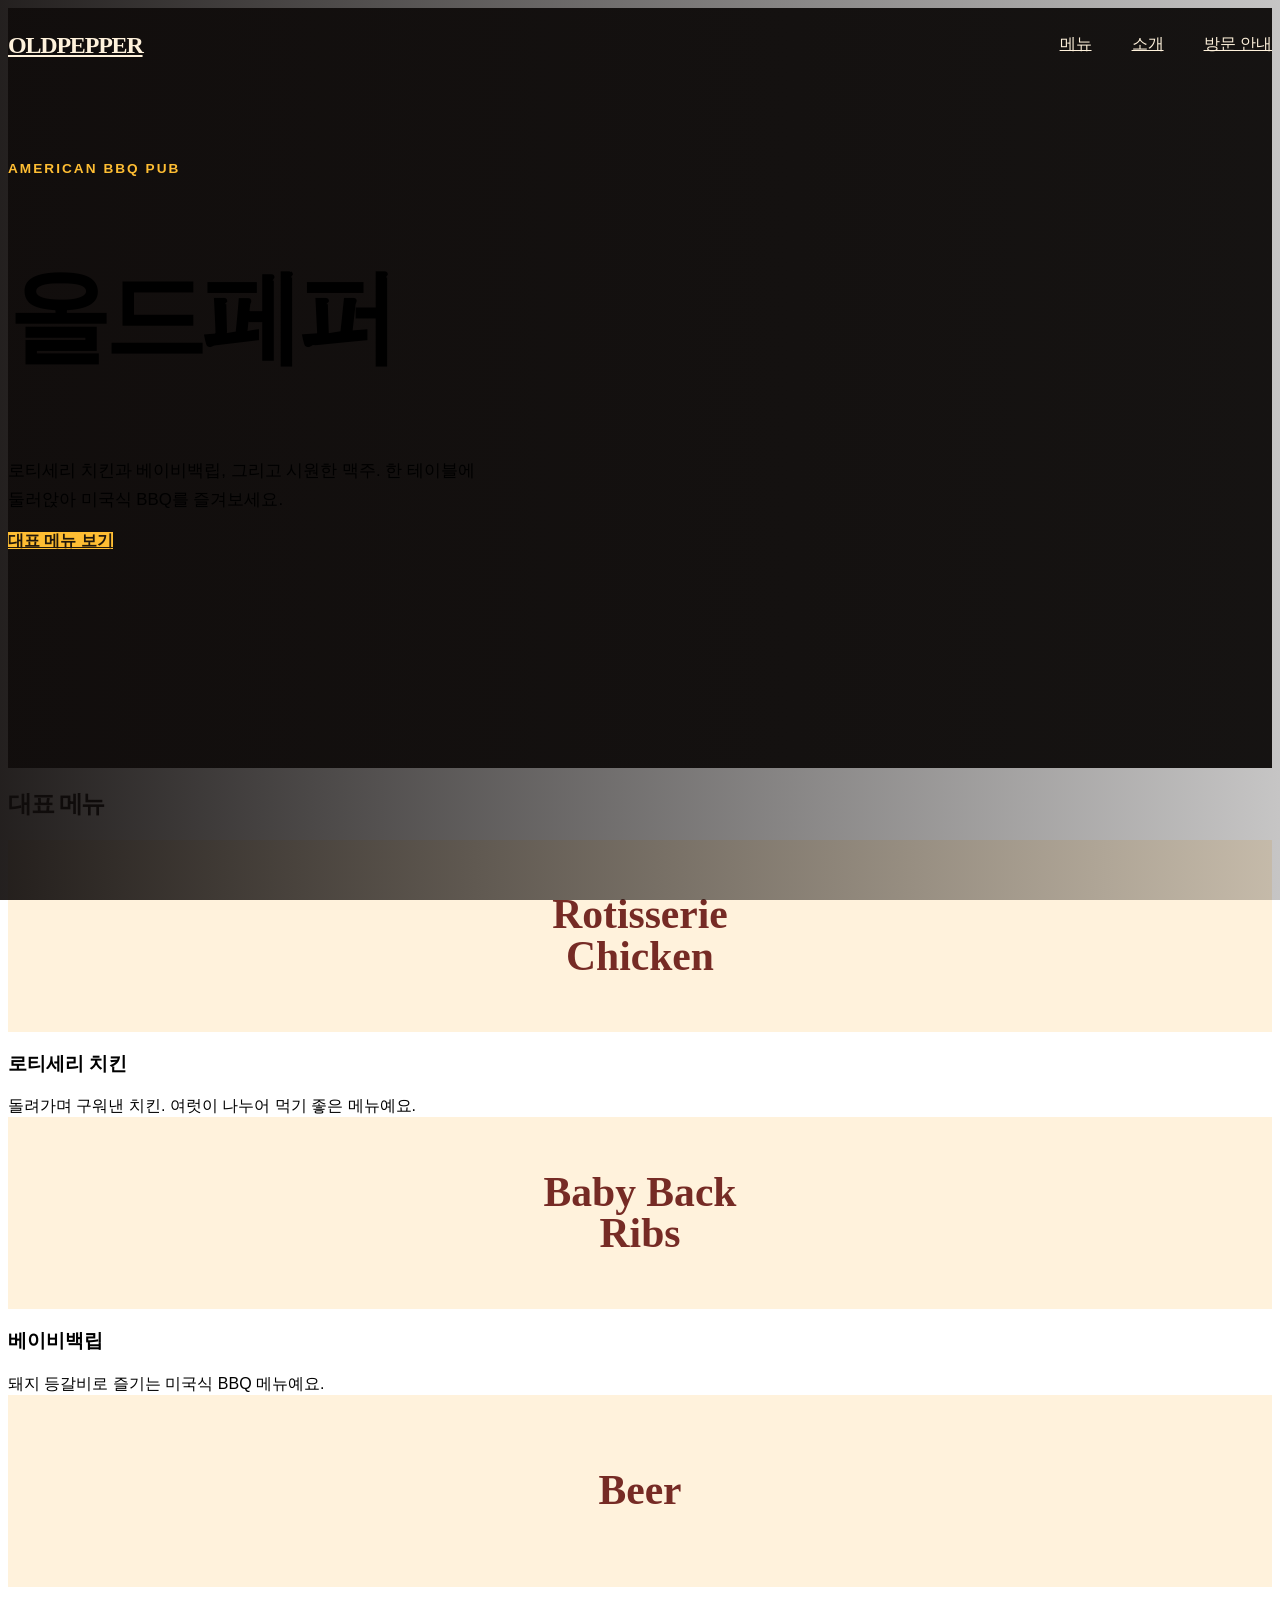
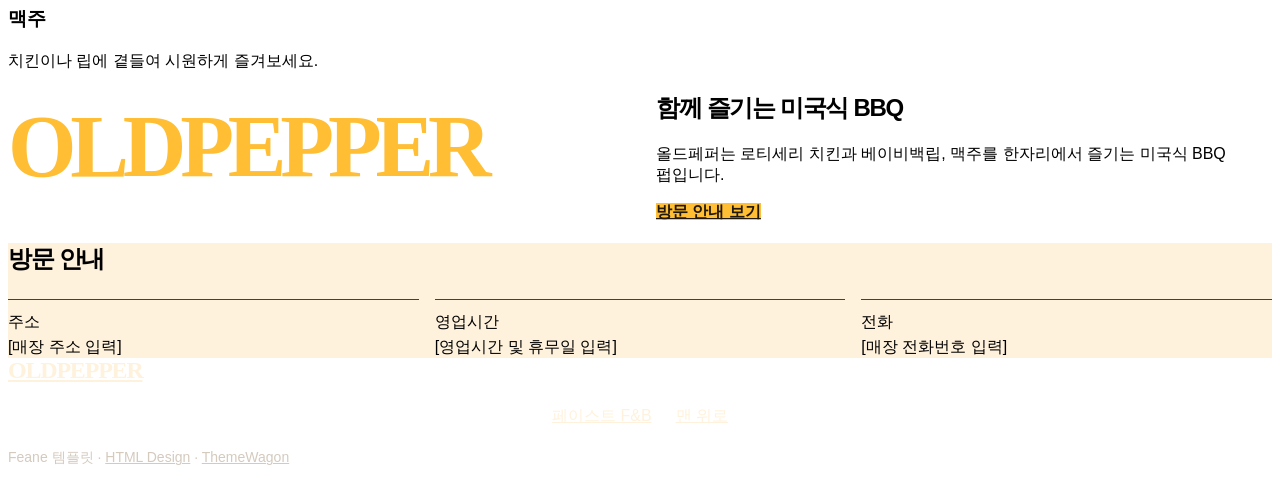
==== oldpepper/index.html @ e4c2d1e9 "Add files via upload" ====
<!doctype html>
<html lang="ko">
<head>
  <meta charset="utf-8">
  <meta name="viewport" content="width=device-width, initial-scale=1">
  <meta name="description" content="로티세리 치킨, 베이비백립과 맥주를 즐기는 미국식 BBQ 펍 올드페퍼.">
  <title>올드페퍼 | OLDPEPPER BBQ PUB</title>
  <link rel="stylesheet" href="../feane-v1.0.0/css/bootstrap.css">
  <link rel="stylesheet" href="../feane-v1.0.0/css/style.css">
  <link rel="stylesheet" href="../feane-v1.0.0/css/responsive.css">
  <link rel="stylesheet" href="style.css">
</head>
<body id="top">
  <header class="hero_area">
    <div class="bg-box" aria-hidden="true">
      <img src="image/storefront-hero.jpg" alt="" fetchpriority="high">
    </div>
    <div class="header_section">
      <nav class="container pub-nav" aria-label="주 메뉴">
        <a class="wordmark" href="#top">OLDPEPPER</a>
        <div class="pub-nav-links">
          <a href="#menu">메뉴</a>
          <a href="#about">소개</a>
          <a href="#visit">방문 안내</a>
        </div>
      </nav>
    </div>
    <div class="slider_section">
      <div class="container">
        <div class="detail-box hero-copy">
          <p class="eyebrow">AMERICAN BBQ PUB</p>
          <h1>올드페퍼</h1>
          <p>로티세리 치킨과 베이비백립, 그리고 시원한 맥주. 한 테이블에 둘러앉아 미국식 BBQ를 즐겨보세요.</p>
          <a href="#menu">대표 메뉴 보기</a>
        </div>
      </div>
    </div>
  </header>
  <main>
    <section class="food_section layout_padding" id="menu" aria-labelledby="menu-title">
      <div class="container">
        <div class="heading_container heading_center">
          <h2 id="menu-title">대표 메뉴</h2>
        </div>
        <div class="row menu-grid">
          <article class="col-md-4">
            <div class="box">
              <div class="menu-label" aria-hidden="true">Rotisserie<br>Chicken</div>
              <div class="detail-box">
                <h3>로티세리 치킨</h3>
                <p>돌려가며 구워낸 치킨. 여럿이 나누어 먹기 좋은 메뉴예요.</p>
              </div>
            </div>
          </article>
          <article class="col-md-4">
            <div class="box">
              <div class="menu-label" aria-hidden="true">Baby Back<br>Ribs</div>
              <div class="detail-box">
                <h3>베이비백립</h3>
                <p>돼지 등갈비로 즐기는 미국식 BBQ 메뉴예요.</p>
              </div>
            </div>
          </article>
          <article class="col-md-4">
            <div class="box">
              <div class="menu-label" aria-hidden="true">Beer</div>
              <div class="detail-box">
                <h3>맥주</h3>
                <p>치킨이나 립에 곁들여 시원하게 즐겨보세요.</p>
              </div>
            </div>
          </article>
        </div>
      </div>
    </section>
    <section class="about_section layout_padding" id="about" aria-labelledby="about-title">
      <div class="container about-content">
        <p class="about-mark" aria-hidden="true">OLDPEPPER</p>
        <div class="detail-box">
          <h2 id="about-title">함께 즐기는 미국식 BBQ</h2>
          <p>올드페퍼는 로티세리 치킨과 베이비백립, 맥주를 한자리에서 즐기는 미국식 BBQ 펍입니다.</p>
          <a href="#visit">방문 안내 보기</a>
        </div>
      </div>
    </section>
    <section class="layout_padding visit" id="visit" aria-labelledby="visit-title">
      <div class="container">
        <h2 id="visit-title">방문 안내</h2>
        <dl class="visit-grid">
          <div><dt>주소</dt><dd>[매장 주소 입력]</dd></div>
          <div><dt>영업시간</dt><dd>[영업시간 및 휴무일 입력]</dd></div>
          <div><dt>전화</dt><dd>[매장 전화번호 입력]</dd></div>
        </dl>
      </div>
    </section>
  </main>
  <footer class="footer_section">
    <div class="container">
      <a class="wordmark" href="#top">OLDPEPPER</a>
      <p class="footer-links"><a href="../index.html">페이스트 F&amp;B</a><a href="#top">맨 위로</a></p>
      <p class="credits">Feane 템플릿 · <a href="https://html.design/">HTML Design</a> · <a href="https://themewagon.com/">ThemeWagon</a></p>
    </div>
  </footer>
</body>
</html>
---- oldpepper/style.css ----
:root {
  --cream: #fff2dc;
  --gold: #ffbe33;
  --charcoal: #222831;
  --red: #762b25;
}

body { font-family: "Malgun Gothic", sans-serif; word-break: keep-all; }
h1, h2 { font-family: inherit; font-weight: 800; letter-spacing: -.055em; }
a:focus-visible { outline: 2px solid #cd8425; outline-offset: 5px; }

.hero_area { min-height: min(760px, 90vh); background: #171514; }
.bg-box::after {
  content: "";
  position: absolute;
  inset: 0;
  background: linear-gradient(90deg, rgba(17, 13, 12, .92), rgba(17, 13, 12, .24));
}
.header_section, .slider_section { position: relative; }
.pub-nav {
  display: flex;
  align-items: center;
  justify-content: space-between;
  flex-wrap: wrap;
  gap: .75rem 2rem;
}
.wordmark { color: var(--cream); font: 800 1.5rem/1 Georgia, serif; letter-spacing: -.05em; }
.wordmark:hover, .wordmark:focus { color: var(--gold); }
.pub-nav-links { display: flex; flex-wrap: wrap; column-gap: clamp(1rem, 4vw, 2.5rem); }
.pub-nav-links a, .footer-links a { color: var(--cream); padding-block: .5rem; }
.pub-nav-links a:hover, .footer-links a:hover { color: var(--gold); }
.slider_section { padding: 5rem 0; }
.slider_section .hero-copy { max-width: 31rem; }
.slider_section .hero-copy h1 { font-size: clamp(3.25rem, 8vw, 6.5rem); }
.slider_section .hero-copy p { font-size: 1.05rem; line-height: 1.75; }
.slider_section .hero-copy .eyebrow { color: var(--gold); font-size: .85rem; font-weight: 800; letter-spacing: .15em; }
.slider_section .detail-box a, .about_section .detail-box a {
  background-color: var(--gold);
  color: #21180c;
  font-weight: 700;
}
.slider_section .detail-box a:hover, .about_section .detail-box a:hover { background-color: #f6d179; }

.menu-grid > article { display: flex; }
.food_section .box { width: 100%; overflow: hidden; }
.menu-label {
  display: grid;
  min-height: 10rem;
  place-content: center;
  padding: 1rem;
  background: var(--cream);
  color: var(--red);
  text-align: center;
  font: 800 clamp(1.7rem, 4vw, 2.6rem)/1 Georgia, serif;
}
.food_section .detail-box h3 { font-size: 1.2rem; font-weight: 750; }
.food_section .detail-box p { margin-bottom: 0; font-size: 1rem; }
.about-content { display: grid; grid-template-columns: 1fr 1fr; gap: 2rem; align-items: center; }
.about-mark { color: var(--gold); font: 800 clamp(2rem, 7vw, 5.5rem)/1 Georgia, serif; letter-spacing: -.07em; margin: 0; }
.visit { background: var(--cream); }
.visit-grid { display: grid; grid-template-columns: repeat(3, 1fr); gap: 1rem; margin: 1.5rem 0 0; }
.visit-grid > div { border-top: 1px solid var(--red); padding-top: .75rem; }
.visit-grid dd { margin: .3rem 0 0; }
.footer-links { display: flex; justify-content: center; gap: 1.5rem; margin: 1rem 0 .5rem; }
.footer_section .credits, .credits a { color: #d4cabe; font-size: .875rem; }
.credits a { text-decoration: underline; }

@media (max-width: 767px) {
  .hero_area { min-height: 0; }
  .bg-box img { object-position: 65%; }
  .bg-box::after { background: rgba(17, 13, 12, .66); }
  .slider_section { padding: 4rem 0 5rem; }
  .layout_padding { padding: 3.5rem 0; }
  .about-content, .visit-grid { grid-template-columns: 1fr; }
  .about_section .detail-box { margin-bottom: 0; }
}
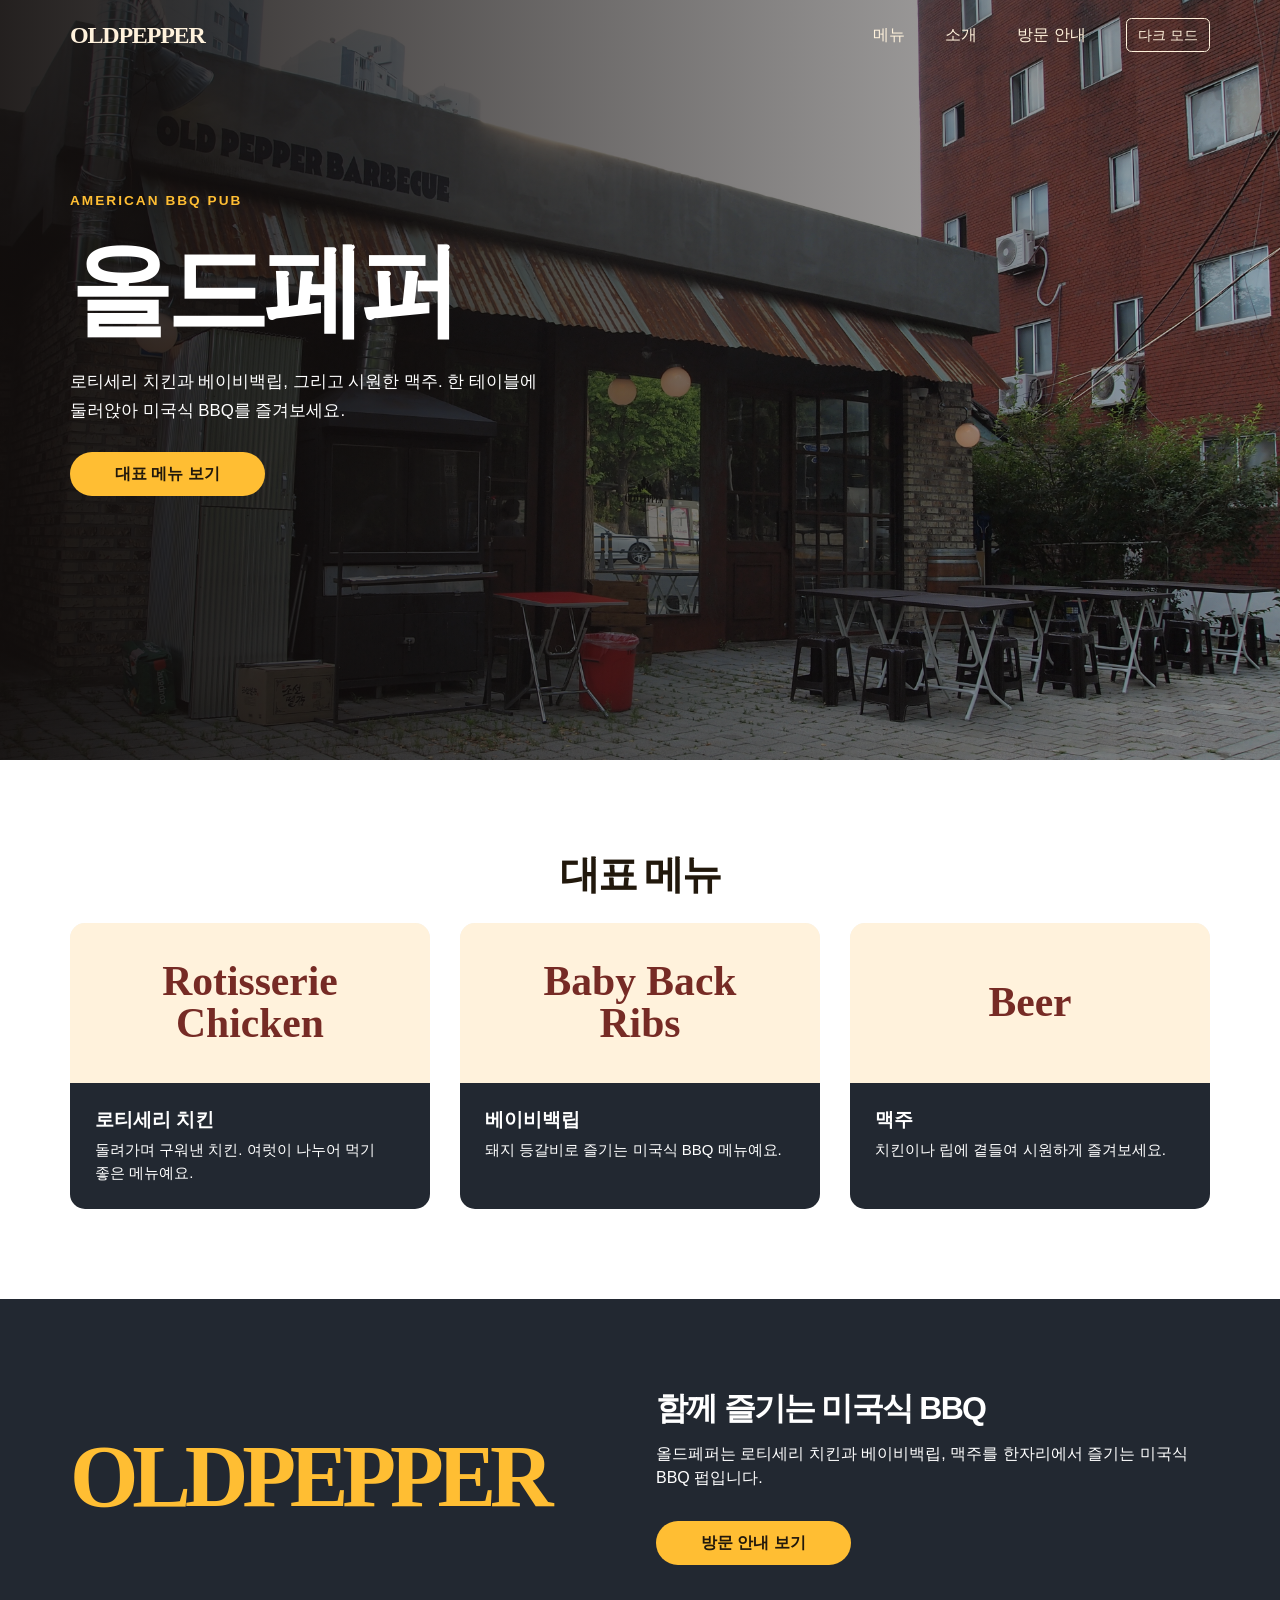
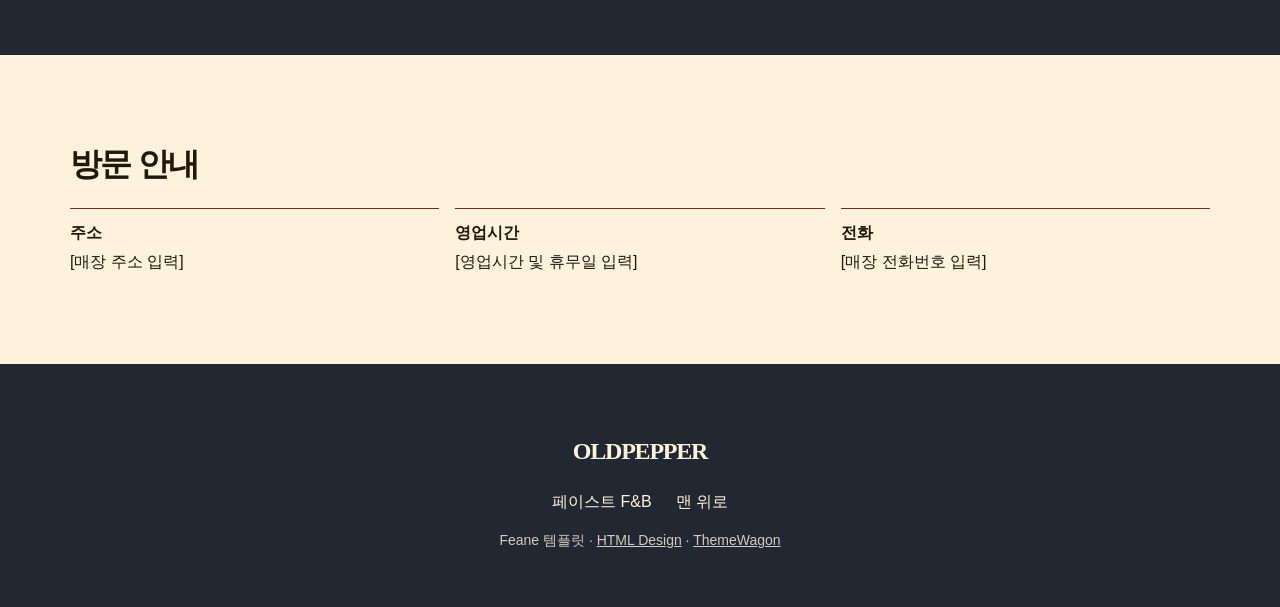
==== commit 6479fce0: "Add files via upload" ====
--- a/oldpepper/index.html
+++ b/oldpepper/index.html
@@ -5,6 +5,7 @@
   <meta name="viewport" content="width=device-width, initial-scale=1">
   <meta name="description" content="로티세리 치킨, 베이비백립과 맥주를 즐기는 미국식 BBQ 펍 올드페퍼.">
   <title>올드페퍼 | OLDPEPPER BBQ PUB</title>
+  <script src="../theme.js"></script>
   <link rel="stylesheet" href="../feane-v1.0.0/css/bootstrap.css">
   <link rel="stylesheet" href="../feane-v1.0.0/css/style.css">
   <link rel="stylesheet" href="../feane-v1.0.0/css/responsive.css">
@@ -22,6 +23,7 @@
           <a href="#menu">메뉴</a>
           <a href="#about">소개</a>
           <a href="#visit">방문 안내</a>
+          <button class="theme-toggle" type="button" data-theme-toggle aria-pressed="false" hidden>다크 모드</button>
         </div>
       </nav>
     </div>
--- a/feane-v1.0.0/css/style.css
+++ b/feane-v1.0.0/css/style.css
@@ -0,0 +1,1007 @@
+@import url("https://fonts.googleapis.com/css2?family=Dancing+Script:wght@400;500;600;700&family=Open+Sans:wght@400;600;700&display=swap");
+body {
+  font-family: "Open Sans", sans-serif;
+  color: #0c0c0c;
+  background-color: #ffffff;
+  overflow-x: hidden;
+}
+
+.layout_padding {
+  padding: 90px 0;
+}
+
+.layout_padding2 {
+  padding: 75px 0;
+}
+
+.layout_padding2-top {
+  padding-top: 75px;
+}
+
+.layout_padding2-bottom {
+  padding-bottom: 75px;
+}
+
+.layout_padding-top {
+  padding-top: 90px;
+}
+
+.layout_padding-bottom {
+  padding-bottom: 90px;
+}
+
+h1,
+h2 {
+  font-family: 'Dancing Script', cursive;
+}
+
+.heading_container {
+  display: -webkit-box;
+  display: -ms-flexbox;
+  display: flex;
+  -webkit-box-orient: vertical;
+  -webkit-box-direction: normal;
+      -ms-flex-direction: column;
+          flex-direction: column;
+  -webkit-box-align: start;
+      -ms-flex-align: start;
+          align-items: flex-start;
+}
+
+.heading_container h2 {
+  position: relative;
+  margin-bottom: 0;
+  font-size: 2.5rem;
+  font-weight: bold;
+}
+
+.heading_container h2 span {
+  color: #ffbe33;
+}
+
+.heading_container p {
+  margin-top: 10px;
+  margin-bottom: 0;
+}
+
+.heading_container.heading_center {
+  -webkit-box-align: center;
+      -ms-flex-align: center;
+          align-items: center;
+  text-align: center;
+}
+
+a,
+a:hover,
+a:focus {
+  text-decoration: none;
+}
+
+a:hover,
+a:focus {
+  color: initial;
+}
+
+.btn,
+.btn:focus {
+  outline: none !important;
+  -webkit-box-shadow: none;
+          box-shadow: none;
+}
+
+/*header section*/
+.hero_area {
+  position: relative;
+  min-height: 100vh;
+  display: -webkit-box;
+  display: -ms-flexbox;
+  display: flex;
+  -webkit-box-orient: vertical;
+  -webkit-box-direction: normal;
+      -ms-flex-direction: column;
+          flex-direction: column;
+}
+
+.bg-box {
+  position: absolute;
+  top: 0;
+  left: 0;
+  width: 100%;
+  height: 100%;
+}
+
+.bg-box img {
+  width: 100%;
+  height: 100%;
+  -o-object-fit: cover;
+     object-fit: cover;
+}
+
+.sub_page .hero_area {
+  min-height: auto;
+}
+
+.sub_page .hero_area .bg-box {
+  position: absolute;
+  top: 0;
+  left: 0;
+  width: 100%;
+  height: 100%;
+}
+
+.sub_page .hero_area .bg-box img {
+  width: 100%;
+  height: 100%;
+  -o-object-fit: cover;
+     object-fit: cover;
+  -o-object-position: right top;
+     object-position: right top;
+}
+
+.header_section {
+  padding: 15px 0;
+}
+
+.header_section .container-fluid {
+  padding-right: 25px;
+  padding-left: 25px;
+}
+
+.navbar-brand {
+  font-family: 'Dancing Script', cursive;
+}
+
+.navbar-brand span {
+  font-weight: bold;
+  font-size: 32px;
+  color: #ffffff;
+}
+
+.custom_nav-container {
+  padding: 0;
+}
+
+.custom_nav-container .navbar-nav {
+  padding-left: 18%;
+}
+
+.custom_nav-container .navbar-nav .nav-item .nav-link {
+  padding: 5px 20px;
+  color: #ffffff;
+  text-align: center;
+  text-transform: uppercase;
+  border-radius: 5px;
+  -webkit-transition: all 0.3s;
+  transition: all 0.3s;
+}
+
+.custom_nav-container .navbar-nav .nav-item:hover .nav-link, .custom_nav-container .navbar-nav .nav-item.active .nav-link {
+  color: #ffbe33;
+}
+
+.custom_nav-container .nav_search-btn {
+  width: auto;
+  height: auto;
+  padding: 0;
+  border: none;
+  color: #ffffff;
+  margin: 0 10px;
+}
+
+.custom_nav-container .nav_search-btn:hover {
+  color: #ffbe33;
+}
+
+.user_option {
+  display: -webkit-box;
+  display: -ms-flexbox;
+  display: flex;
+  -webkit-box-align: center;
+      -ms-flex-align: center;
+          align-items: center;
+}
+
+.user_option a {
+  margin: 0 10px;
+}
+
+.user_option .user_link {
+  color: #ffffff;
+}
+
+.user_option .user_link:hover {
+  color: #ffbe33;
+}
+
+.user_option .cart_link {
+  display: -webkit-box;
+  display: -ms-flexbox;
+  display: flex;
+  -webkit-box-pack: center;
+      -ms-flex-pack: center;
+          justify-content: center;
+  -webkit-box-align: center;
+      -ms-flex-align: center;
+          align-items: center;
+}
+
+.user_option .cart_link svg {
+  width: 17px;
+  height: auto;
+  fill: #ffffff;
+  margin-bottom: 2px;
+}
+
+.user_option .cart_link:hover svg {
+  fill: #ffbe33;
+}
+
+.user_option .order_online {
+  display: inline-block;
+  padding: 8px 30px;
+  background-color: #ffbe33;
+  color: #ffffff;
+  border-radius: 45px;
+  -webkit-transition: all 0.3s;
+  transition: all 0.3s;
+  border: none;
+}
+
+.user_option .order_online:hover {
+  background-color: #e69c00;
+}
+
+.custom_nav-container .navbar-toggler {
+  outline: none;
+}
+
+.custom_nav-container .navbar-toggler {
+  padding: 0;
+  width: 37px;
+  height: 42px;
+  -webkit-transition: all 0.3s;
+  transition: all 0.3s;
+}
+
+.custom_nav-container .navbar-toggler span {
+  display: block;
+  width: 35px;
+  height: 4px;
+  background-color: #ffffff;
+  margin: 7px 0;
+  -webkit-transition: all 0.3s;
+  transition: all 0.3s;
+  position: relative;
+  border-radius: 5px;
+  transition: all 0.3s;
+}
+
+.custom_nav-container .navbar-toggler span::before, .custom_nav-container .navbar-toggler span::after {
+  content: "";
+  position: absolute;
+  left: 0;
+  height: 100%;
+  width: 100%;
+  background-color: #ffffff;
+  top: -10px;
+  border-radius: 5px;
+  -webkit-transition: all 0.3s;
+  transition: all 0.3s;
+}
+
+.custom_nav-container .navbar-toggler span::after {
+  top: 10px;
+}
+
+.custom_nav-container .navbar-toggler[aria-expanded="true"] {
+  -webkit-transform: rotate(360deg);
+          transform: rotate(360deg);
+}
+
+.custom_nav-container .navbar-toggler[aria-expanded="true"] span {
+  -webkit-transform: rotate(45deg);
+          transform: rotate(45deg);
+}
+
+.custom_nav-container .navbar-toggler[aria-expanded="true"] span::before, .custom_nav-container .navbar-toggler[aria-expanded="true"] span::after {
+  -webkit-transform: rotate(90deg);
+          transform: rotate(90deg);
+  top: 0;
+}
+
+/*end header section*/
+/* slider section */
+.slider_section {
+  -webkit-box-flex: 1;
+      -ms-flex: 1;
+          flex: 1;
+  display: -webkit-box;
+  display: -ms-flexbox;
+  display: flex;
+  -webkit-box-align: center;
+      -ms-flex-align: center;
+          align-items: center;
+  position: relative;
+  padding: 45px 0 75px 0;
+}
+
+.slider_section .row {
+  -webkit-box-align: center;
+      -ms-flex-align: center;
+          align-items: center;
+}
+
+.slider_section #customCarousel1 {
+  width: 100%;
+  position: unset;
+}
+
+.slider_section .detail-box {
+  color: #ffffff;
+  margin-bottom: 145px;
+}
+
+.slider_section .detail-box h1 {
+  font-size: 3.5rem;
+  font-weight: bold;
+  margin-bottom: 15px;
+}
+
+.slider_section .detail-box p {
+  font-size: 14px;
+}
+
+.slider_section .detail-box a {
+  display: inline-block;
+  padding: 10px 45px;
+  background-color: #ffbe33;
+  color: #ffffff;
+  border-radius: 45px;
+  -webkit-transition: all 0.3s;
+  transition: all 0.3s;
+  border: none;
+  margin-top: 10px;
+}
+
+.slider_section .detail-box a:hover {
+  background-color: #e69c00;
+}
+
+.slider_section .img-box img {
+  width: 100%;
+}
+
+.slider_section .carousel-indicators {
+  position: unset;
+  margin: 0;
+  -webkit-box-pack: start;
+      -ms-flex-pack: start;
+          justify-content: flex-start;
+  -webkit-box-align: center;
+      -ms-flex-align: center;
+          align-items: center;
+}
+
+.slider_section .carousel-indicators li {
+  background-color: #ffffff;
+  width: 12px;
+  height: 12px;
+  border-radius: 100%;
+  opacity: 1;
+}
+
+.slider_section .carousel-indicators li.active {
+  width: 20px;
+  height: 20px;
+  background-color: #ffbe33;
+}
+
+.offer_section {
+  position: relative;
+  padding-top: 45px;
+}
+
+.offer_section .box {
+  display: -webkit-box;
+  display: -ms-flexbox;
+  display: flex;
+  -webkit-box-align: center;
+      -ms-flex-align: center;
+          align-items: center;
+  margin-top: 45px;
+  border-radius: 5px;
+  padding: 20px 15px;
+  background-color: #222831;
+  color: #ffffff;
+}
+
+.offer_section .box .img-box {
+  width: 175px;
+  min-width: 175px;
+  height: 175px;
+  margin-right: 15px;
+  position: relative;
+  -webkit-transition: all 0.1 0.5s;
+  transition: all 0.1 0.5s;
+  border-radius: 100%;
+  border: 5px solid #ffbe33;
+  overflow: hidden;
+}
+
+.offer_section .box .img-box img {
+  width: 100%;
+  -webkit-transition: all .2s;
+  transition: all .2s;
+}
+
+.offer_section .box .detail-box h5 {
+  font-family: 'Dancing Script', cursive;
+  font-size: 24px;
+  margin: 0;
+}
+
+.offer_section .box .detail-box h6 {
+  font-family: 'Dancing Script', cursive;
+  margin: 10px 0;
+}
+
+.offer_section .box .detail-box h6 span {
+  font-size: 2.5rem;
+  font-weight: bold;
+}
+
+.offer_section .box .detail-box a {
+  display: inline-block;
+  padding: 10px 30px;
+  background-color: #ffbe33;
+  color: #ffffff;
+  border-radius: 45px;
+  -webkit-transition: all 0.3s;
+  transition: all 0.3s;
+  border: none;
+}
+
+.offer_section .box .detail-box a:hover {
+  background-color: #e69c00;
+}
+
+.offer_section .box .detail-box a svg {
+  width: 20px;
+  height: auto;
+  margin-left: 5px;
+  fill: #ffffff;
+}
+
+.offer_section .box:hover .img-box img {
+  -webkit-transform: scale(1.1);
+          transform: scale(1.1);
+}
+
+.food_section .filters_menu {
+  padding: 0;
+  display: -webkit-box;
+  display: -ms-flexbox;
+  display: flex;
+  -ms-flex-wrap: wrap;
+      flex-wrap: wrap;
+  -webkit-box-pack: center;
+      -ms-flex-pack: center;
+          justify-content: center;
+  list-style-type: none;
+  margin: 45px 0 20px 0;
+}
+
+.food_section .filters_menu li {
+  padding: 7px 25px;
+  cursor: pointer;
+  border-radius: 25px;
+}
+
+.food_section .filters_menu li.active {
+  background-color: #222831;
+  color: #ffffff;
+}
+
+.food_section .box {
+  position: relative;
+  margin-top: 25px;
+  background-color: #ffffff;
+  border-radius: 10px;
+  color: #ffffff;
+  border-radius: 15px;
+  overflow: hidden;
+  background: linear-gradient(to bottom, #f1f2f3 25px, #222831 25px);
+}
+
+.food_section .box .img-box {
+  background: #f1f2f3;
+  display: -webkit-box;
+  display: -ms-flexbox;
+  display: flex;
+  -webkit-box-pack: center;
+      -ms-flex-pack: center;
+          justify-content: center;
+  -webkit-box-align: center;
+      -ms-flex-align: center;
+          align-items: center;
+  height: 215px;
+  border-radius: 0 0 0 45px;
+  margin: -1px;
+  padding: 25px;
+}
+
+.food_section .box .img-box img {
+  max-width: 100%;
+  max-height: 145px;
+  -webkit-transition: all .2s;
+  transition: all .2s;
+}
+
+.food_section .box .detail-box {
+  padding: 25px;
+}
+
+.food_section .box .detail-box h5 {
+  font-weight: 600;
+}
+
+.food_section .box .detail-box p {
+  font-size: 15px;
+}
+
+.food_section .box .detail-box h6 {
+  margin-top: 10px;
+}
+
+.food_section .box .options {
+  display: -webkit-box;
+  display: -ms-flexbox;
+  display: flex;
+  -webkit-box-pack: justify;
+      -ms-flex-pack: justify;
+          justify-content: space-between;
+}
+
+.food_section .box .options a {
+  width: 40px;
+  height: 40px;
+  border-radius: 100%;
+  background: #ffbe33;
+  display: -webkit-box;
+  display: -ms-flexbox;
+  display: flex;
+  -webkit-box-pack: center;
+      -ms-flex-pack: center;
+          justify-content: center;
+  -webkit-box-align: center;
+      -ms-flex-align: center;
+          align-items: center;
+}
+
+.food_section .box .options a svg {
+  width: 18px;
+  height: auto;
+  fill: #ffffff;
+}
+
+.food_section .box:hover .img-box img {
+  -webkit-transform: scale(1.1);
+          transform: scale(1.1);
+}
+
+.food_section .btn-box {
+  display: -webkit-box;
+  display: -ms-flexbox;
+  display: flex;
+  -webkit-box-pack: center;
+      -ms-flex-pack: center;
+          justify-content: center;
+  margin-top: 45px;
+}
+
+.food_section .btn-box a {
+  display: inline-block;
+  padding: 10px 55px;
+  background-color: #ffbe33;
+  color: #ffffff;
+  border-radius: 45px;
+  -webkit-transition: all 0.3s;
+  transition: all 0.3s;
+  border: none;
+}
+
+.food_section .btn-box a:hover {
+  background-color: #e69c00;
+}
+
+.about_section {
+  background: #222831;
+  color: #ffffff;
+}
+
+.about_section .row {
+  -webkit-box-align: center;
+      -ms-flex-align: center;
+          align-items: center;
+}
+
+.about_section .img-box {
+  position: relative;
+  display: -webkit-box;
+  display: -ms-flexbox;
+  display: flex;
+  -webkit-box-pack: center;
+      -ms-flex-pack: center;
+          justify-content: center;
+}
+
+.about_section .img-box img {
+  width: 100%;
+  max-width: 445px;
+  position: relative;
+  z-index: 2;
+}
+
+.about_section .detail-box p {
+  margin-top: 15px;
+}
+
+.about_section .detail-box a {
+  display: inline-block;
+  padding: 10px 45px;
+  background-color: #ffbe33;
+  color: #ffffff;
+  border-radius: 45px;
+  -webkit-transition: all 0.3s;
+  transition: all 0.3s;
+  border: none;
+  margin-top: 15px;
+}
+
+.about_section .detail-box a:hover {
+  background-color: #e69c00;
+}
+
+.book_section {
+  position: relative;
+}
+
+.book_section .heading_container {
+  margin-bottom: 25px;
+}
+
+.book_section .form_container .form-control {
+  width: 100%;
+  border: none;
+  height: 50px;
+  margin-bottom: 25px;
+  padding-left: 25px;
+  border: 1px solid #999;
+  outline: none;
+  color: #000000;
+  border-radius: 5px;
+  outline: none;
+  -webkit-box-shadow: none;
+          box-shadow: none;
+}
+
+.book_section .form_container .form-control::-webkit-input-placeholder {
+  color: #222222;
+}
+
+.book_section .form_container .form-control:-ms-input-placeholder {
+  color: #222222;
+}
+
+.book_section .form_container .form-control::-ms-input-placeholder {
+  color: #222222;
+}
+
+.book_section .form_container .form-control::placeholder {
+  color: #222222;
+}
+
+.book_section .form_container .nice-select .current {
+  font-size: 16px;
+}
+
+.book_section .form_container button {
+  margin-top: 15px;
+  border: none;
+  text-transform: uppercase;
+  display: inline-block;
+  padding: 10px 55px;
+  background-color: #ffbe33;
+  color: #ffffff;
+  border-radius: 45px;
+  -webkit-transition: all 0.3s;
+  transition: all 0.3s;
+  border: none;
+}
+
+.book_section .form_container button:hover {
+  background-color: #e69c00;
+}
+
+.book_section .map_container {
+  width: 100%;
+  height: 345px;
+  border-radius: 10px;
+  overflow: hidden;
+}
+
+.book_section .map_container #googleMap {
+  height: 100%;
+  min-height: 100%;
+  width: 100%;
+}
+
+/* client section start */
+.client_section .heading_container {
+  margin-bottom: 30px;
+}
+
+.client_section .box {
+  display: -webkit-box;
+  display: -ms-flexbox;
+  display: flex;
+  -webkit-box-orient: vertical;
+  -webkit-box-direction: normal;
+      -ms-flex-direction: column;
+          flex-direction: column;
+  margin: 15px;
+}
+
+.client_section .box .img-box {
+  position: relative;
+  display: -webkit-box;
+  display: -ms-flexbox;
+  display: flex;
+  -webkit-box-pack: center;
+      -ms-flex-pack: center;
+          justify-content: center;
+  -webkit-box-align: center;
+      -ms-flex-align: center;
+          align-items: center;
+  width: 115px;
+  position: relative;
+  margin-top: 30px;
+}
+
+.client_section .box .img-box img {
+  border-radius: 100%;
+  border: 5px solid #ffbe33;
+  position: relative;
+}
+
+.client_section .box .img-box::before {
+  content: "";
+  position: absolute;
+  left: 50%;
+  top: 0;
+  width: 20px;
+  height: 20px;
+  background-color: #ffbe33;
+  -webkit-transform: rotate(45deg) translateX(-50%);
+          transform: rotate(45deg) translateX(-50%);
+}
+
+.client_section .box .detail-box {
+  background-color: #222831;
+  color: #ffffff;
+  padding: 25px 25px 15px 25px;
+  border-radius: 5px;
+}
+
+.client_section .box .detail-box h6 {
+  font-weight: 600;
+  font-size: 18px;
+  margin: 15px 0 5px 0;
+}
+
+.client_section .box .detail-box p {
+  margin-bottom: 0;
+  font-size: 15px;
+  margin-bottom: 10px;
+}
+
+.client_section .owl-carousel .owl-nav {
+  display: -webkit-box;
+  display: -ms-flexbox;
+  display: flex;
+  -webkit-box-pack: center;
+      -ms-flex-pack: center;
+          justify-content: center;
+  margin-top: 45px;
+  padding: 0 15px;
+}
+
+.client_section .owl-carousel .owl-nav .owl-prev,
+.client_section .owl-carousel .owl-nav .owl-next {
+  width: 45px;
+  height: 45px;
+  background-color: #ffbe33;
+  color: #ffffff;
+  outline: none;
+  bottom: 0px;
+  font-size: 24px;
+  margin: 0 5px;
+  border-radius: 100%;
+}
+
+/* client section end */
+.contact_section .heading_container {
+  margin-bottom: 45px;
+}
+
+.contact_section .form_container .form-group {
+  margin-bottom: 25px;
+}
+
+.contact_section .form_container input {
+  width: 100%;
+  border: none;
+  height: 50px;
+  padding-left: 25px;
+  background-color: transparent;
+  border: 1px solid #ccc;
+  outline: none;
+  color: #000000;
+  border-radius: 5px;
+}
+
+.contact_section .form_container input::-webkit-input-placeholder {
+  color: #222222;
+}
+
+.contact_section .form_container input:-ms-input-placeholder {
+  color: #222222;
+}
+
+.contact_section .form_container input::-ms-input-placeholder {
+  color: #222222;
+}
+
+.contact_section .form_container input::placeholder {
+  color: #222222;
+}
+
+.contact_section .form_container input.message-box {
+  height: 120px;
+  border-radius: 5px;
+}
+
+.contact_section .form_container .btn-box {
+  display: -webkit-box;
+  display: -ms-flexbox;
+  display: flex;
+  -webkit-box-pack: center;
+      -ms-flex-pack: center;
+          justify-content: center;
+}
+
+.contact_section .form_container button {
+  margin-top: 10px;
+  border: none;
+  text-transform: uppercase;
+  display: inline-block;
+  padding: 10px 55px;
+  background-color: #ffbe33;
+  color: #ffffff;
+  border-radius: 0px;
+  -webkit-transition: all 0.3s;
+  transition: all 0.3s;
+  border: none;
+}
+
+.contact_section .form_container button:hover {
+  background-color: #e69c00;
+}
+
+/* footer section*/
+.footer_section {
+  background-color: #222831;
+  color: #ffffff;
+  padding: 75px 0 40px 0;
+  text-align: center;
+}
+
+.footer_section h4 {
+  font-size: 28px;
+}
+
+.footer_section h4,
+.footer_section .footer-logo {
+  font-weight: 600;
+  margin-bottom: 20px;
+  font-family: 'Dancing Script', cursive;
+}
+
+.footer_section p {
+  color: #dbdbdb;
+}
+
+.footer_section .footer-col {
+  margin-bottom: 30px;
+}
+
+.footer_section .footer_contact .contact_link_box {
+  display: -webkit-box;
+  display: -ms-flexbox;
+  display: flex;
+  -webkit-box-orient: vertical;
+  -webkit-box-direction: normal;
+      -ms-flex-direction: column;
+          flex-direction: column;
+}
+
+.footer_section .footer_contact .contact_link_box a {
+  margin: 5px 0;
+  color: #ffffff;
+}
+
+.footer_section .footer_contact .contact_link_box a i {
+  margin-right: 5px;
+}
+
+.footer_section .footer_contact .contact_link_box a:hover {
+  color: #ffbe33;
+}
+
+.footer_section .footer-logo {
+  display: block;
+  font-weight: bold;
+  font-size: 38px;
+  line-height: 1;
+  color: #ffffff;
+}
+
+.footer_section .footer_social {
+  display: -webkit-box;
+  display: -ms-flexbox;
+  display: flex;
+  -webkit-box-pack: center;
+      -ms-flex-pack: center;
+          justify-content: center;
+  margin-top: 20px;
+  margin-bottom: 10px;
+}
+
+.footer_section .footer_social a {
+  display: -webkit-box;
+  display: -ms-flexbox;
+  display: flex;
+  -webkit-box-pack: center;
+      -ms-flex-pack: center;
+          justify-content: center;
+  -webkit-box-align: center;
+      -ms-flex-align: center;
+          align-items: center;
+  color: #222831;
+  width: 30px;
+  height: 30px;
+  border-radius: 100%;
+  background-color: #ffffff;
+  border-radius: 100%;
+  margin: 0 2.5px;
+  font-size: 18px;
+}
+
+.footer_section .footer_social a:hover {
+  color: #ffbe33;
+}
+
+.footer_section .footer-info {
+  text-align: center;
+  margin-top: 25px;
+}
+
+.footer_section .footer-info p {
+  color: #ffffff;
+  margin: 0;
+}
+
+.footer_section .footer-info p a {
+  color: inherit;
+}
+/*# sourceMappingURL=style.css.map */
--- a/feane-v1.0.0/css/responsive.css
+++ b/feane-v1.0.0/css/responsive.css
@@ -0,0 +1,97 @@
+@media (max-width: 1300px) {}
+
+@media (max-width: 1120px) {}
+
+@media (max-width: 992px) {
+  .hero_area {
+    min-height: auto;
+  }
+
+  .custom_nav-container .navbar-nav {
+    padding-top: 15px;
+padding-left: 0;
+    align-items: center;
+  }
+
+  .user_option{
+    justify-content: center;
+    margin-top: 15px;
+  }
+  .custom_nav-container .navbar-nav .nav-item .nav-link {
+    padding: 5px 25px;
+    margin: 5px 0;
+  }
+
+  .slider_section .carousel-indicators {
+    margin-top: 45px;
+  }
+
+  .offer_section .box {
+    flex-direction: column;
+    align-items: center;
+    text-align: center;
+  }
+
+  .offer_section .box .img-box {
+    margin-right: 0;
+    margin-bottom: 15px;
+  }
+}
+
+@media (max-width: 767px) {
+
+  .about_section .detail-box,
+  .book_section .form_container {
+    margin-bottom: 45px;
+  }
+
+  .about_section .row {
+    flex-direction: column-reverse;
+  }
+
+  .offer_section .box {
+    flex-direction: row;
+    text-align: left;
+  }
+
+  .offer_section .box .img-box {
+    margin-right: 15px;
+    margin-bottom: 0;
+  }
+}
+
+@media (max-width: 576px) {}
+
+@media (max-width: 480px) {}
+
+@media (max-width: 430px) {
+  .offer_section .box {
+    flex-direction: column;
+    text-align: center;
+  }
+
+  .offer_section .box .img-box {
+    margin-right: 0;
+    margin-bottom: 15px;
+  }
+}
+
+@media (max-width: 376px) {
+  .slider_section .detail-box h1 {
+    font-size: 3rem;
+  }
+}
+
+@media (min-width: 1200px) {
+  .container {
+    max-width: 1170px;
+  }
+}
+
+
+@media (min-width:576px) and (max-width:991px) {
+  .rent_solution_container .col-md-4.col-sm-6 {
+    float: left;
+    width: 50%;
+  }
+}
--- a/oldpepper/style.css
+++ b/oldpepper/style.css
@@ -3,9 +3,25 @@
   --gold: #ffbe33;
   --charcoal: #222831;
   --red: #762b25;
+  --page: #fff;
+  --text: #21180c;
+  --visit: var(--cream);
+  --menu-label: var(--cream);
+  --menu-label-text: var(--red);
+  --divider: var(--red);
 }
 
-body { font-family: "Malgun Gothic", sans-serif; word-break: keep-all; }
+:root[data-theme="dark"] {
+  color-scheme: dark;
+  --page: #1d1917;
+  --text: #fff2dc;
+  --visit: #2b2220;
+  --menu-label: #442a26;
+  --menu-label-text: #ffd3b8;
+  --divider: #d98d7a;
+}
+
+body { background: var(--page); color: var(--text); font-family: "Malgun Gothic", sans-serif; word-break: keep-all; }
 h1, h2 { font-family: inherit; font-weight: 800; letter-spacing: -.055em; }
 a:focus-visible { outline: 2px solid #cd8425; outline-offset: 5px; }
 
@@ -26,7 +42,9 @@
 }
 .wordmark { color: var(--cream); font: 800 1.5rem/1 Georgia, serif; letter-spacing: -.05em; }
 .wordmark:hover, .wordmark:focus { color: var(--gold); }
-.pub-nav-links { display: flex; flex-wrap: wrap; column-gap: clamp(1rem, 4vw, 2.5rem); }
+.pub-nav-links { display: flex; flex-wrap: wrap; align-items: center; gap: .4rem clamp(1rem, 4vw, 2.5rem); }
+.theme-toggle { border: 1px solid currentColor; border-radius: .35rem; padding: .35rem .7rem; background: transparent; color: var(--cream); font-size: .875rem; cursor: pointer; }
+.theme-toggle:focus-visible { outline: 2px solid var(--gold); outline-offset: 4px; }
 .pub-nav-links a, .footer-links a { color: var(--cream); padding-block: .5rem; }
 .pub-nav-links a:hover, .footer-links a:hover { color: var(--gold); }
 .slider_section { padding: 5rem 0; }
@@ -48,8 +66,8 @@
   min-height: 10rem;
   place-content: center;
   padding: 1rem;
-  background: var(--cream);
-  color: var(--red);
+  background: var(--menu-label);
+  color: var(--menu-label-text);
   text-align: center;
   font: 800 clamp(1.7rem, 4vw, 2.6rem)/1 Georgia, serif;
 }
@@ -57,9 +75,9 @@
 .food_section .detail-box p { margin-bottom: 0; font-size: 1rem; }
 .about-content { display: grid; grid-template-columns: 1fr 1fr; gap: 2rem; align-items: center; }
 .about-mark { color: var(--gold); font: 800 clamp(2rem, 7vw, 5.5rem)/1 Georgia, serif; letter-spacing: -.07em; margin: 0; }
-.visit { background: var(--cream); }
+.visit { background: var(--visit); }
 .visit-grid { display: grid; grid-template-columns: repeat(3, 1fr); gap: 1rem; margin: 1.5rem 0 0; }
-.visit-grid > div { border-top: 1px solid var(--red); padding-top: .75rem; }
+.visit-grid > div { border-top: 1px solid var(--divider); padding-top: .75rem; }
 .visit-grid dd { margin: .3rem 0 0; }
 .footer-links { display: flex; justify-content: center; gap: 1.5rem; margin: 1rem 0 .5rem; }
 .footer_section .credits, .credits a { color: #d4cabe; font-size: .875rem; }
